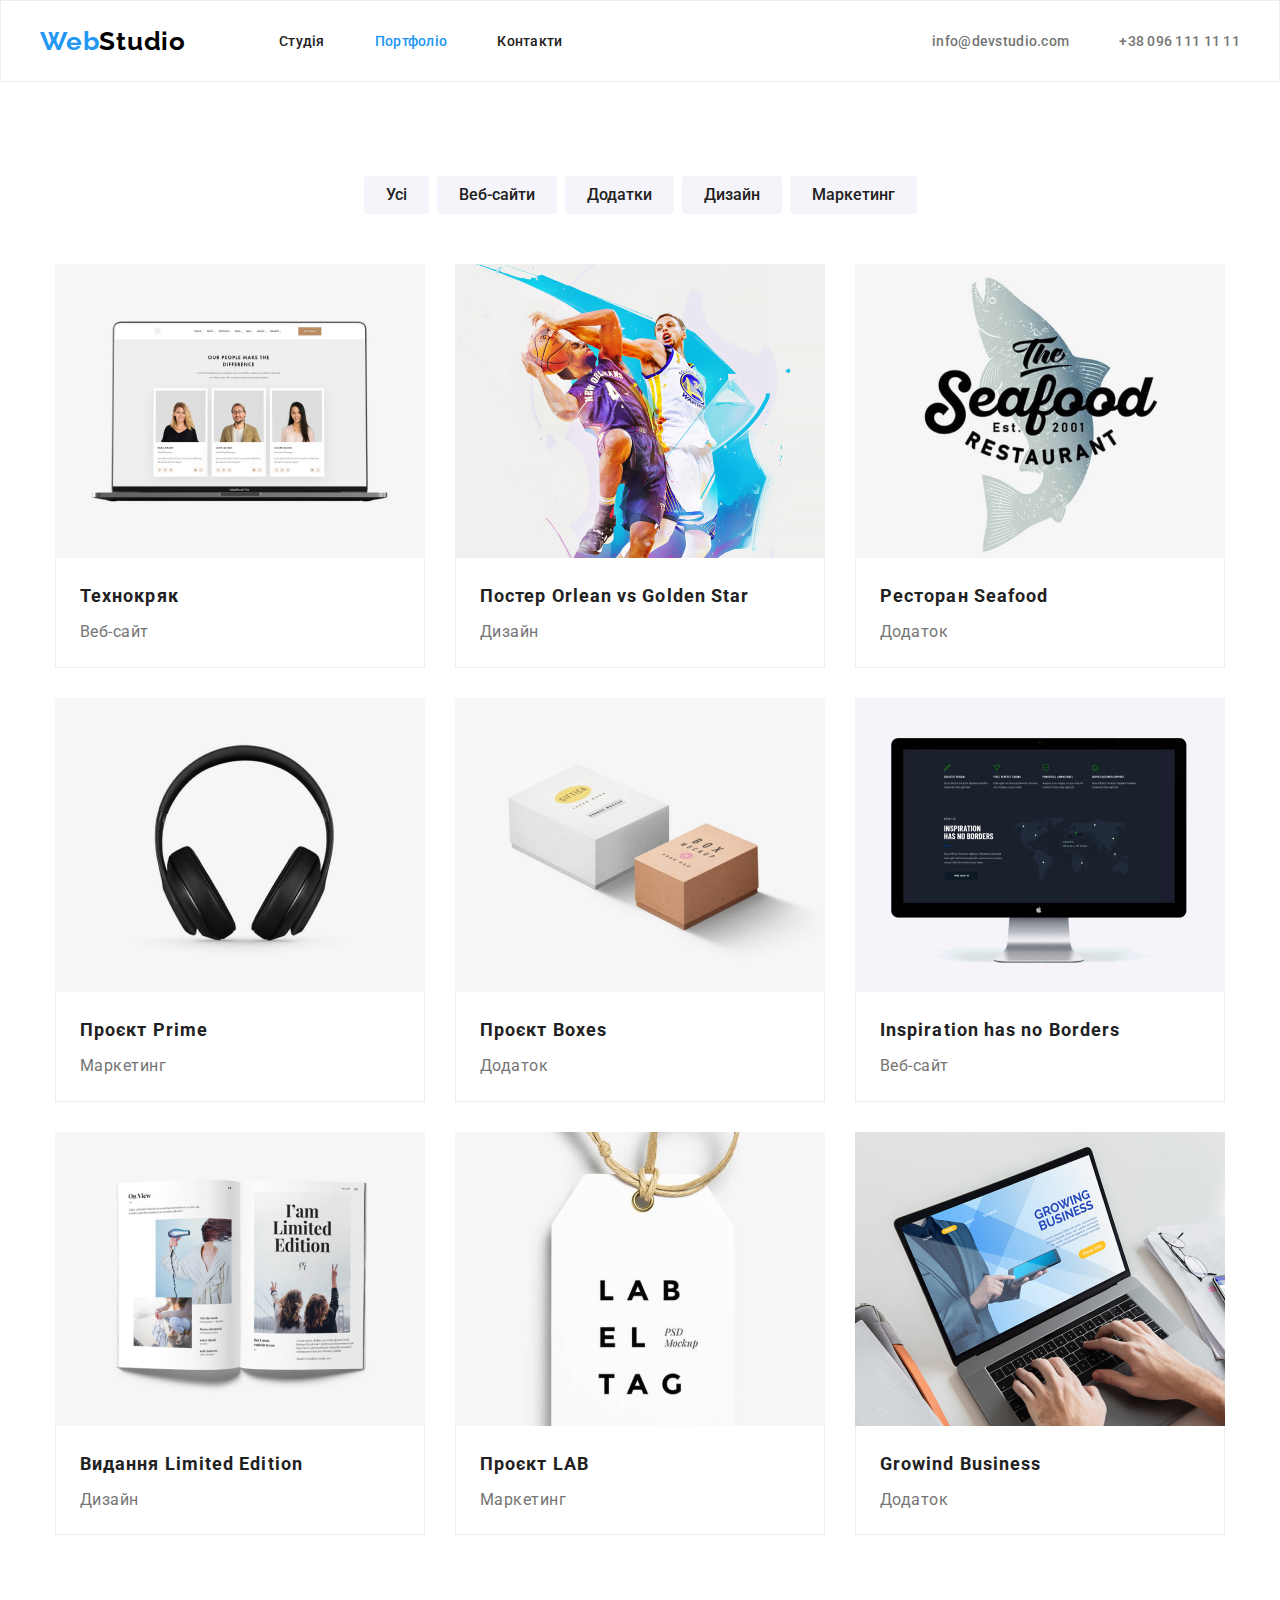
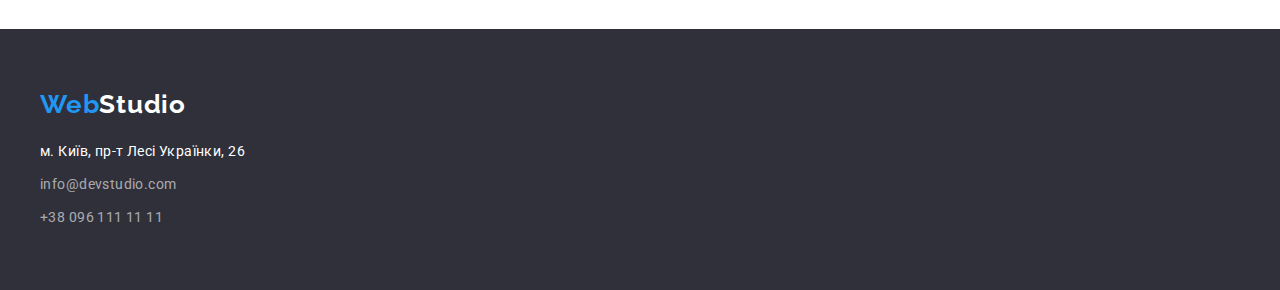
==== portfolio.html @ a10d0b43 "Клонує новий репозиторій" ====
<!DOCTYPE html>
<html lang="uk">
  <head>
    <meta charset="UTF-8">
    <meta http-equiv="X-UA-Compatible" content="IE=edge">
    <meta name="viewport" content="width=device-width, initial-scale=1.0">
    <title>Портфоліо</title>
    <link rel="preconnect" href="https://fonts.googleapis.com">
    <link rel="preconnect" href="https://fonts.gstatic.com" crossorigin>
    <link
      href="https://fonts.googleapis.com/css2?family=Raleway:wght@700&family=Roboto:wght@400;500;700;900&display=swap"
      rel="stylesheet">
    <link rel="stylesheet" href="./styles/styles.css">
  </head>
  <body>
    <!-- Header -->
    <header class="header">
      <!--Меню-->
      <div class="container total-menu">
        <nav class="menu">
          <a class="name-header" href="./index.html" lang="en"
            ><span class="name-title">Web</span>Studio</a
          >
          <ul class="menu-list">
            <li class="menu-item"><a href="./index.html" class="link">Студія</a></li>
            <li class="menu-item">
              <a href="./portfolio.html" class="link current-text">Портфоліо</a>
            </li>
            <li class="menu-item"><a href="#" class="link">Контакти</a></li>
          </ul>
        </nav>
        <!--Лінки зв'язку-->
        <ul class="menu-contacts">
          <li class="contact-mail">
            <a href="mailto:info@devstudio.com" class="contacts-mail">info@devstudio.com</a>
          </li>
          <li class="contact-tel">
            <a href="tel:+380961111111" class="contacts-tel">+38 096 111 11 11</a>
          </li>
        </ul>
      </div>
    </header>
    <!--Main-->
    <main>
      <section class="portfolio">
        <div class="container">
          <ul class="portfolio-list">
            <li class="portfolio-item"><button class="portf-button" type="button">Усі</button></li>
            <li class="portfolio-item">
              <button class="portf-button" type="button">Веб-сайти</button>
            </li>
            <li class="portfolio-item">
              <button class="portf-button" type="button">Додатки</button>
            </li>
            <li class="portfolio-item">
              <button class="portf-button" type="button">Дизайн</button>
            </li>
            <li class="portfolio-item">
              <button class="portf-button" type="button">Маркетинг</button>
            </li>
          </ul>
          <h1 class="visually-hidden">Портфоліо з фотографіями</h1>
          <ul class="photo-list">
            <li class="photo-img">
              <img class="portfolio-img" src="./images/img8.jpg" alt="Ноутбук" width="370" height="294">
              <div class="photo-item">
                <h2 class="photo-title">Технокряк</h2>
                <p class="photo-text"><span class="accent">Веб-сайт</span></p>
              </div>
            </li>
            <li class="photo-img">
              <img class="portfolio-img" src="./images/img9.jpg" alt="Баскетбол" width="370" height="294">
              <div class="photo-item">
                <h2 class="photo-title">Постер <span lang="en">Orlean vs Golden Star</span></h2>
                <p class="photo-text"><span class="accent">Дизайн</span></p>
              </div>
            </li>
            <li class="photo-img">
              <img class="portfolio-img" src="./images/img10.jpg" alt="Логотип" width="370" height="294">
              <div class="photo-item">
                <h2 class="photo-title">Ресторан <span lang="en">Seafood</span></h2>
                <p class="photo-text"><span class="accent">Додаток</span></p>
              </div>
            </li>
            <li class="photo-img">
              <img class="portfolio-img" src="./images/img11.jpg" alt="Навушники" width="370" height="294">
              <div class="photo-item">
                <h2 class="photo-title">Проєкт <span lang="en">Prime</span></h2>
                <p class="photo-text"><span class="accent">Маркетинг</span></p>
              </div>
            </li>
            <li class="photo-img">
              <img class="portfolio-img" src="./images/img12.jpg" alt="Упаковка з картону" width="370" height="294">
              <div class="photo-item">
                <h2 class="photo-title">Проєкт <span lang="en">Boxes</span></h2>
                <p class="photo-text"><span class="accent">Додаток</span></p>
              </div>
            </li>
            <li class="photo-img">
              <img class="portfolio-img" src="./images/img13.jpg" alt="Монітор" width="370" height="294">
              <div class="photo-item">
                <h2 class="photo-title" lang="en">Inspiration has no Borders</h2>
                <p class="photo-text"><span class="accent">Веб-сайт</span></p>
              </div>
            </li>
            <li class="photo-img">
              <img class="portfolio-img" src="./images/img14.jpg" alt="Журнал" width="370" height="294">
              <div class="photo-item">
                <h2 class="photo-title">Видання <span lang="en">Limited Edition</span></h2>
                <p class="photo-text"><span class="accent">Дизайн</span></p>
              </div>
            </li>
            <li class="photo-img">
              <img class="portfolio-img" src="./images/img15.jpg" alt="Бірка" width="370" height="294">
              <div class="photo-item">
                <h2 class="photo-title">Проєкт <span lang="en">LAB</span></h2>
                <p class="photo-text"><span class="accent">Маркетинг</span></p>
              </div>
            </li>
            <li class="photo-img">
              <img class="portfolio-img" src="./images/img16.jpg" alt="Робоче місце" width="370" height="294">
              <div class="photo-item">
                <h2 class="photo-title" lang="en">Growind Business</h2>
                <p class="photo-text"><span class="accent">Додаток</span></p>
              </div>
            </li>
          </ul>
        </div>
      </section>
    </main>
    <!--Footer-->
    <footer class="footer">
      <div class="container">
        <a class="name-footer" href="index.html" lang="en"
          ><span class="name-title">Web</span>Studio</a
        >
        <address>
          <ul class="address-list">
            <li class="address-item">
              <a
                href="https://goo.gl/maps/f6Jy9NrF3AqPm8kXA"
                target="_blank"
                rel="noopener noreferrer"
                >м. Київ, пр-т Лесі Українки, 26</a
              >
            </li>
            <li class="address-link">
              <a href="mailto:info@devstudio.com" class="contact-link">info@devstudio.com</a>
            </li>
            <li class="address-link">
              <a href="tel:+380961111111" class="contact-link">+38 096 111 11 11</a>
            </li>
          </ul>
        </address>
      </div>
    </footer>
  </body>
</html>
---- styles/styles.css ----
:root {
    --brand-color: #000;
    --primary-text-color: #212121;
    --secondary-text-color: #757575;
    --accent-text-color: #2196F3;
    --title-color: #FFFFFF;
    --background-color: #2F303A;
    --background-button: #2196F3;
    --background-portfolio: #F5F4FA;
    --background-color-main: #ffffff;
    --background-color-active: #188CE8;
}

body {
    font-family: 'Roboto', sans-serif;
    color: var(--primary-text-color);
    background: var(--background-color-main);
    margin: 0 auto;
 
    font-size: 14px;
}

.container {
    width: 1200px;
    padding-left: 15px;
    padding-right: 15px;
    margin: 0 auto;
    /* border: 1px solid #bb2020; */
}

/*_____________________Header__________________*/
.header {
    border-color: var(--background-color-main);
    border: 1px solid #ECECEC;
}

.name-header {
    display: inline-block;
    margin-right: 93px;
  
    font-family: 'Raleway';
    font-weight: 700;
    font-size: 26px;
    line-height: 1.19;
    /* identical to box height */
    letter-spacing: 0.03em;

    text-decoration: none;
    color: var(--brand-color);
}

.name-title,
.name-footer {
    color: var(--accent-text-color);
}

/*__________________Menu_____________________*/
.total-menu{
    display: flex;
    align-items: center;
}

.menu {
    display: flex;
    align-items: center;
}

.menu-list,
.menu-contacts {
    list-style: none;
    margin: 0;
}

.menu-list {
    padding-left: 0px;
   
    display: flex;
    justify-content: flex-start; 
    flex-direction: row;
    gap: 50px;
}

.menu-item {
    margin-left: 0px;
    /* padding-right: 50px; */
    
 }

.link {
    display: block;

    color: var(--primary-text-color);
    padding-top: 32px;
    padding-bottom: 32px;

    text-decoration: none;

    font-weight: 500;
    line-height: 16px;
    letter-spacing: 0.02em;

    color: var(--primary-text-color);
}

.current-text {
    color: var(--accent-text-color);
}

   /* Connection links */
.menu-contacts {
    display: flex;
    align-items: center;
    /* padding: 0; */
    padding-left: 0;
    margin-left: auto;
    gap: 50px;
}

.contacts-mail {
    line-height: 16px;
    letter-spacing: 0.02em;

    color: var(--secondary-text-color);
}

.contacts-tel {
    line-height: 16px;
    letter-spacing: 0.02em;

    color: var(--secondary-text-color);
}

.contacts-mail,
.contacts-tel {
    text-decoration: none;
    font-weight: 500;
}

.link:hover,
.link:focus,
.contacts-mail:hover,
.contacts-mail:focus,
.contacts-tel:hover,
.contacts-tel:focus {
    color: var(--accent-text-color);
}

 /*___________________Hero____________________*/
.hero {
    padding-top: 200px;
    padding-bottom: 200px;
    /* padding-left: 452px; */
    background-color: var(--background-color);
}

.hero-title {
    margin: auto auto 30px auto;
    width: 696px;
    font-weight: 900;
    font-size: 44px;
    line-height: 1.36;
    /* or 136% */
    text-align: center;
    letter-spacing: 0.06em;
    text-transform: uppercase;
    color: var(--title-color);
}

    /* Button */
.hero-button {
    width: 216px;
    height: 50px;
    margin: 0 auto;
    display: flex;
    align-items: center;
    text-align: center;
    font-weight: 700;
    font-size: 16px;
    line-height: 1.8;
    cursor: pointer;
    color: var(--title-color);
    background-color: var(--background-button);
    box-shadow: 0px 4px 4px rgba(0, 0, 0, 0.15);
    border-radius: 4px;
    border: none;
    justify-content: center;
}

.hero button[type="button"]:hover,
.hero button[type="button"]:focus {
    color: var(--title-color);
    background-color: var(--background-color-active);
}

/* ___________________Describe_________________________ */

.describe {
    padding-top: 94px;
    padding-bottom: 94px;
}

.visually-hidden {
    position: absolute;
    white-space: nowrap;
    width: 1px; 
    height: 1px;
    overflow: hidden;
    border: 0;
    padding: 0;
    clip: rect(0 0 0 0);
    clip-path: inset(50%);
    margin: -1px; }

.describe-list {
    margin: 0 auto;
    padding-left: 0;
    display: flex;
    list-style: none;
    gap: 30px;
}

.describe-article {
    margin-top: 0;
    margin-bottom: 10px;

    font-weight: 700;
    font-size: 14px;
    line-height: 1.14;
    letter-spacing: 0.03em;
    text-transform: uppercase;
    color: var(--primary-text-color);
}

.describe-text {
    margin: 0;

    width: 270px;
    height: 72px;

    font-size: 14px;
    line-height: 1.5;
    /* or 171% */

    letter-spacing: 0.03em;
    color: var(--secondary-text-color);
}

/*__________________Our business______________*/

.our-business {
    padding-bottom: 94px;
}

.our-business-title {
    margin-bottom: 50px;
    margin-top: 0;

    display: flex;
    justify-content: center;
    font-size: 32px;
    line-height: 1.3;
    text-align: center;
    letter-spacing: 0.03em;
    color: var(--primary-text-color);
}

.our-business-list {
    display: flex;
    margin: 0;
    padding-left: 0;

    justify-content: center;
    gap: 30px;
}

.our-business-item {
    list-style: none;
}

/* __________________Our command________________ */
.our-command {
    padding-top: 94px;
    padding-bottom: 94px;

    background-color: var(--background-portfolio);
}

.our-command-title {
    margin-bottom: 50px;
    margin-top: 0;

    font-size: 32px;
    line-height: 1.3;
    text-align: center;
    letter-spacing: 0.03em;
    color: var(--primary-text-color);
}

.our-command-list {
    display: flex;
    justify-content: center;
    margin: 0;
    padding-left: 0;
    gap: 30px;
    list-style: none;
}

.our-command-item {
    background-color: var(--background-color-main);
/* material shadow v1 */
    box-shadow: 0px 1px 3px rgba(0, 0, 0, 0.12), 0px 1px 1px rgba(0, 0, 0, 0.14), 0px 2px 1px rgba(0, 0, 0, 0.2);
    border-radius: 0px 0px 4px 4px;
}

.pic-worker {
    padding: 30px 0;
}

.our-name {
    margin: 0;
    font-weight: 500;
    font-size: 16px;
    line-height: 1.18;
/* identical to box height */
    text-align: center;
    letter-spacing: 0.03em;
    color: var(--primary-text-color);
    display: flex;
    justify-content: center;
}

.our-job{
    margin-top: 10px;
    margin-bottom: 0;

    font-size: 16px;
    line-height: 1.18;
/* identical to box height */
    text-align: center;
    letter-spacing: 0.03em;
    color:var(--secondary-text-color);
    display: flex;
    justify-content: center;
}

/*__________________Footer__________________________*/
.footer {
    padding: 60px 0;
    background-color: var(--background-color);
}

.name-footer {
    font-family: 'Raleway';
    font-weight: 700;
    font-size: 26px;
    line-height: 1.19;
 /* identical to box height */
    letter-spacing: 0.03em;
    text-decoration: none;
    color: var(--title-color);
}

.address-list {
    margin-top: 20px;
    margin-bottom: 0;

    padding-left: 0px;
    list-style: none;
    font-style: normal;
    text-decoration:none;
}

.contact-link:hover,
.contact-link:focus {
    color: var(--accent-text-color);
}

.address-list a[href="https://goo.gl/maps/f6Jy9NrF3AqPm8kXA"] {
    font-weight: 400;
    font-size: 14px;
    line-height: 1.71;
    /* or 171% */
    letter-spacing: 0.03em;

    text-decoration:none;
    color: var(--title-color);
}

.address-link {
    margin-top: 9px;
}

.contact-link {
    font-weight: 400;
    font-size: 14px;
    line-height: 1.71;
    /* or 171% */
    letter-spacing: 0.03em;
    color: rgba(255, 255, 255, 0.6);
    text-decoration:none;
}

.address-item:hover,
.address-item:focus {
    color: var(--accent-text-color);
}

/*========================Portfolio==========================*/

.portfolio {
    padding-top: 94px;
    padding-bottom: 94px;
}

.portfolio-list {
    margin: 0;
    padding-left: 0;
    list-style: none;
    display: flex;
    justify-content: center;
    gap: 8px;
}

.portf-button:hover,
.portf-button:focus {
    background-color: var(--accent-text-color);
    color: var(--title-color);
}

.portf-button {
    padding: 6px 22px;
    width: auto;
    height: 38px;
    border-radius: 4px;
    border: 0;
    cursor: pointer;
    font-family: 'Roboto';
    /* font-style: normal; */
    font-weight: 500;
    font-size: 16px;
    line-height: 1.6;
    /* identical to box height, or 162% */
    text-align: center;
    /* letter-spacing: 0.03em; */
    color: var(--primary-text-color);
    background-color: var(--background-portfolio);
}

.photo-list {
    margin-top: 50px;
    margin-bottom: 0;
    padding: 0;

    list-style: none;
    display: flex;
    flex-wrap: wrap;
    justify-content: center;

    gap: 30px;
}

.photo-img {
    background-color: var(--background-color-main);
}

.portfolio-img {
    display: block;
}

.photo-item {
    margin: 0;
    padding: 20px 24px;

    border: 1px solid #eeeeee;
    border-top: none;

}

.photo-title {
    margin-top: 0;
    margin-bottom: 4px;

    font-weight: 700;
    font-size: 18px;
    line-height: 2;
/* identical to box height, or 200% */
    letter-spacing: 0.06em;
    color: var(--primary-text-color);
}

.photo-text {
    margin: 0;
    font-weight: 400;
    font-size: 16px;
    line-height: 1.8;
/* identical to box height, or 188% */
    letter-spacing: 0.03em;
    color: var(--secondary-text-color);
}
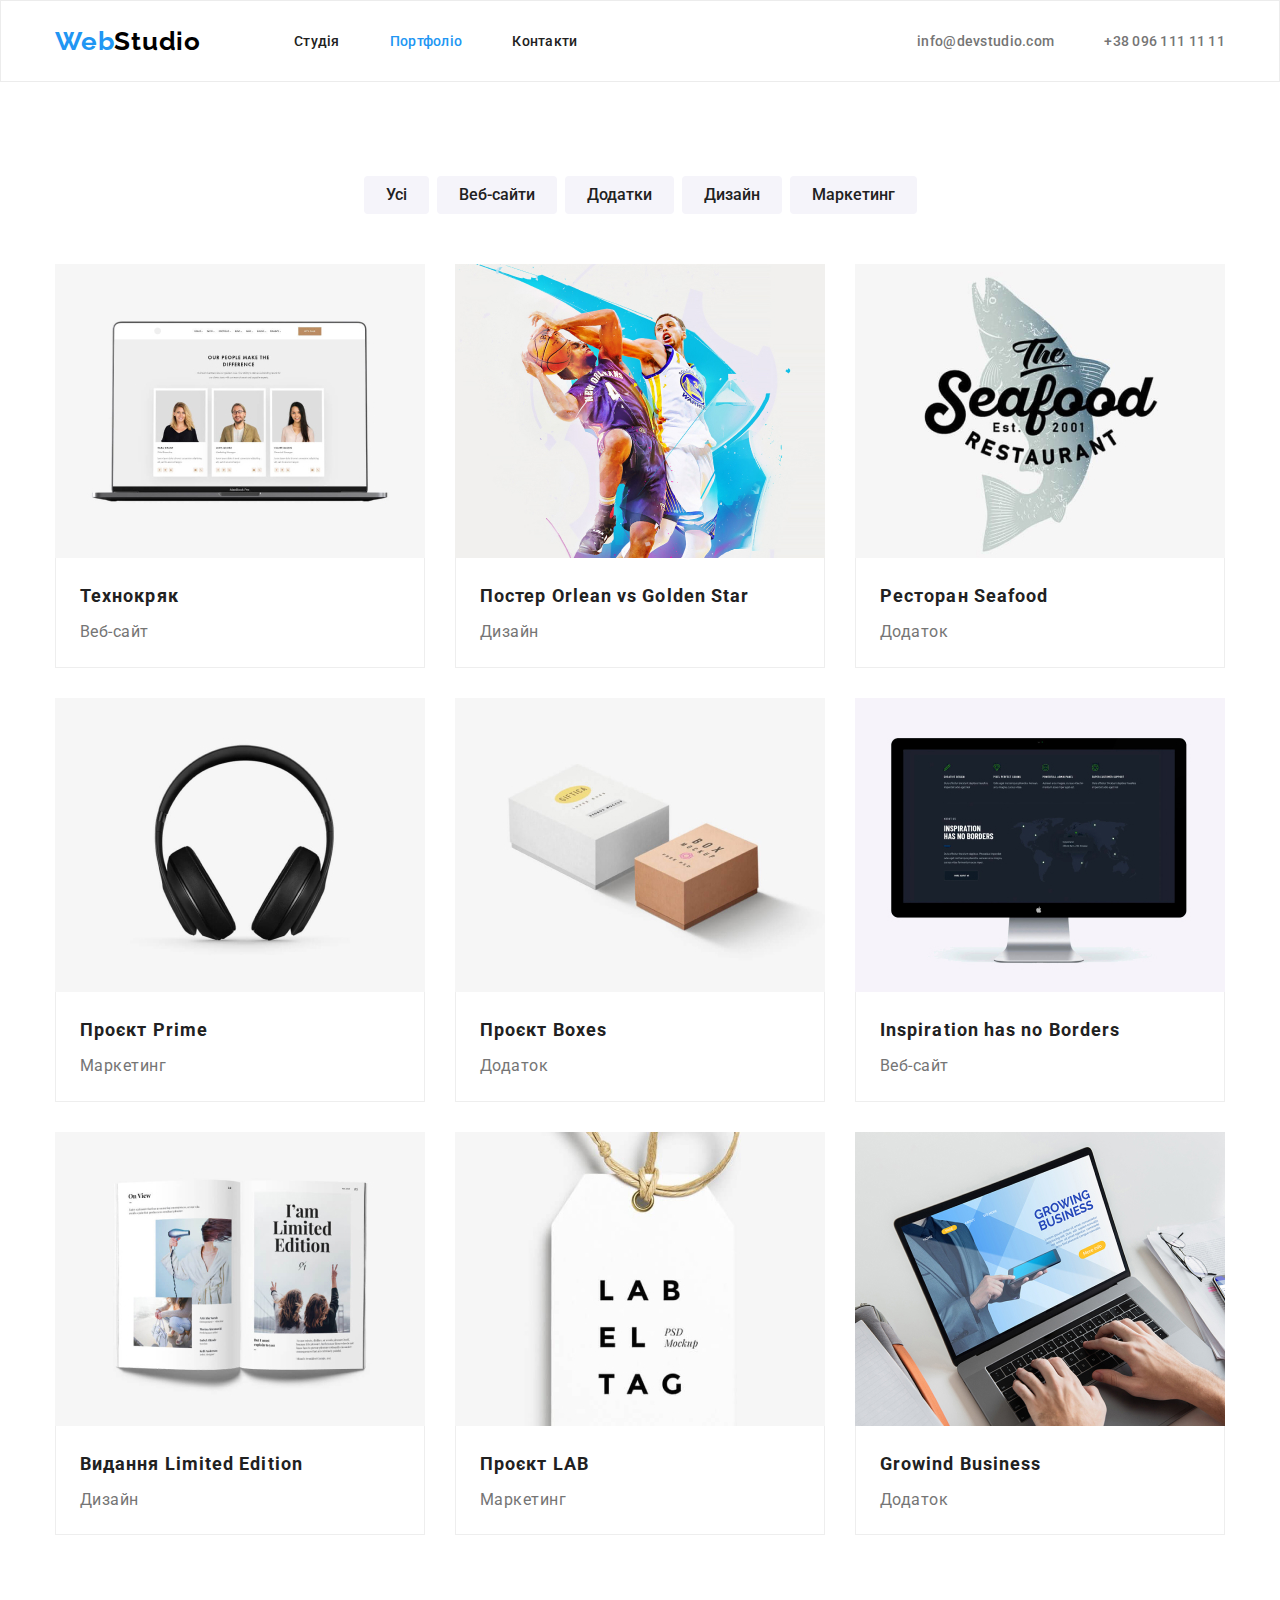
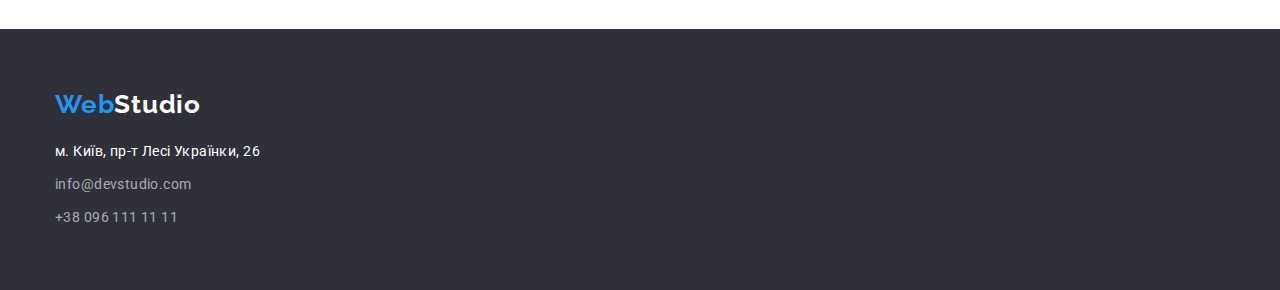
==== commit 895a66c3: "SVG" ====
--- a/portfolio.html
+++ b/portfolio.html
@@ -10,6 +10,7 @@
     <link
       href="https://fonts.googleapis.com/css2?family=Raleway:wght@700&family=Roboto:wght@400;500;700;900&display=swap"
       rel="stylesheet">
+    <link rel="stylesheet" href="https://cdnjs.cloudflare.com/ajax/libs/modern-normalize/1.1.0/modern-normalize.min.css">
     <link rel="stylesheet" href="./styles/styles.css">
   </head>
   <body>
--- a/styles/styles.css
+++ b/styles/styles.css
@@ -1,3 +1,7 @@
+html {
+    box-sizing: border-box;
+}
+
 :root {
     --brand-color: #000;
     --primary-text-color: #212121;
@@ -11,6 +15,12 @@
     --background-color-active: #188CE8;
 }
 
+img {
+    display: block;
+    max-width: 100%;
+    height: auto;
+  }
+
 body {
     font-family: 'Roboto', sans-serif;
     color: var(--primary-text-color);
@@ -136,6 +146,8 @@
     font-weight: 500;
 }
 
+.icon-mail:hover,
+.icon-mobil:focus,
 .link:hover,
 .link:focus,
 .contacts-mail:hover,
@@ -143,6 +155,12 @@
 .contacts-tel:hover,
 .contacts-tel:focus {
     color: var(--accent-text-color);
+}
+
+.icon-mail,
+.icon-mobil {
+    margin-right: 10px;
+    fill: #757575;
 }
 
  /*___________________Hero____________________*/
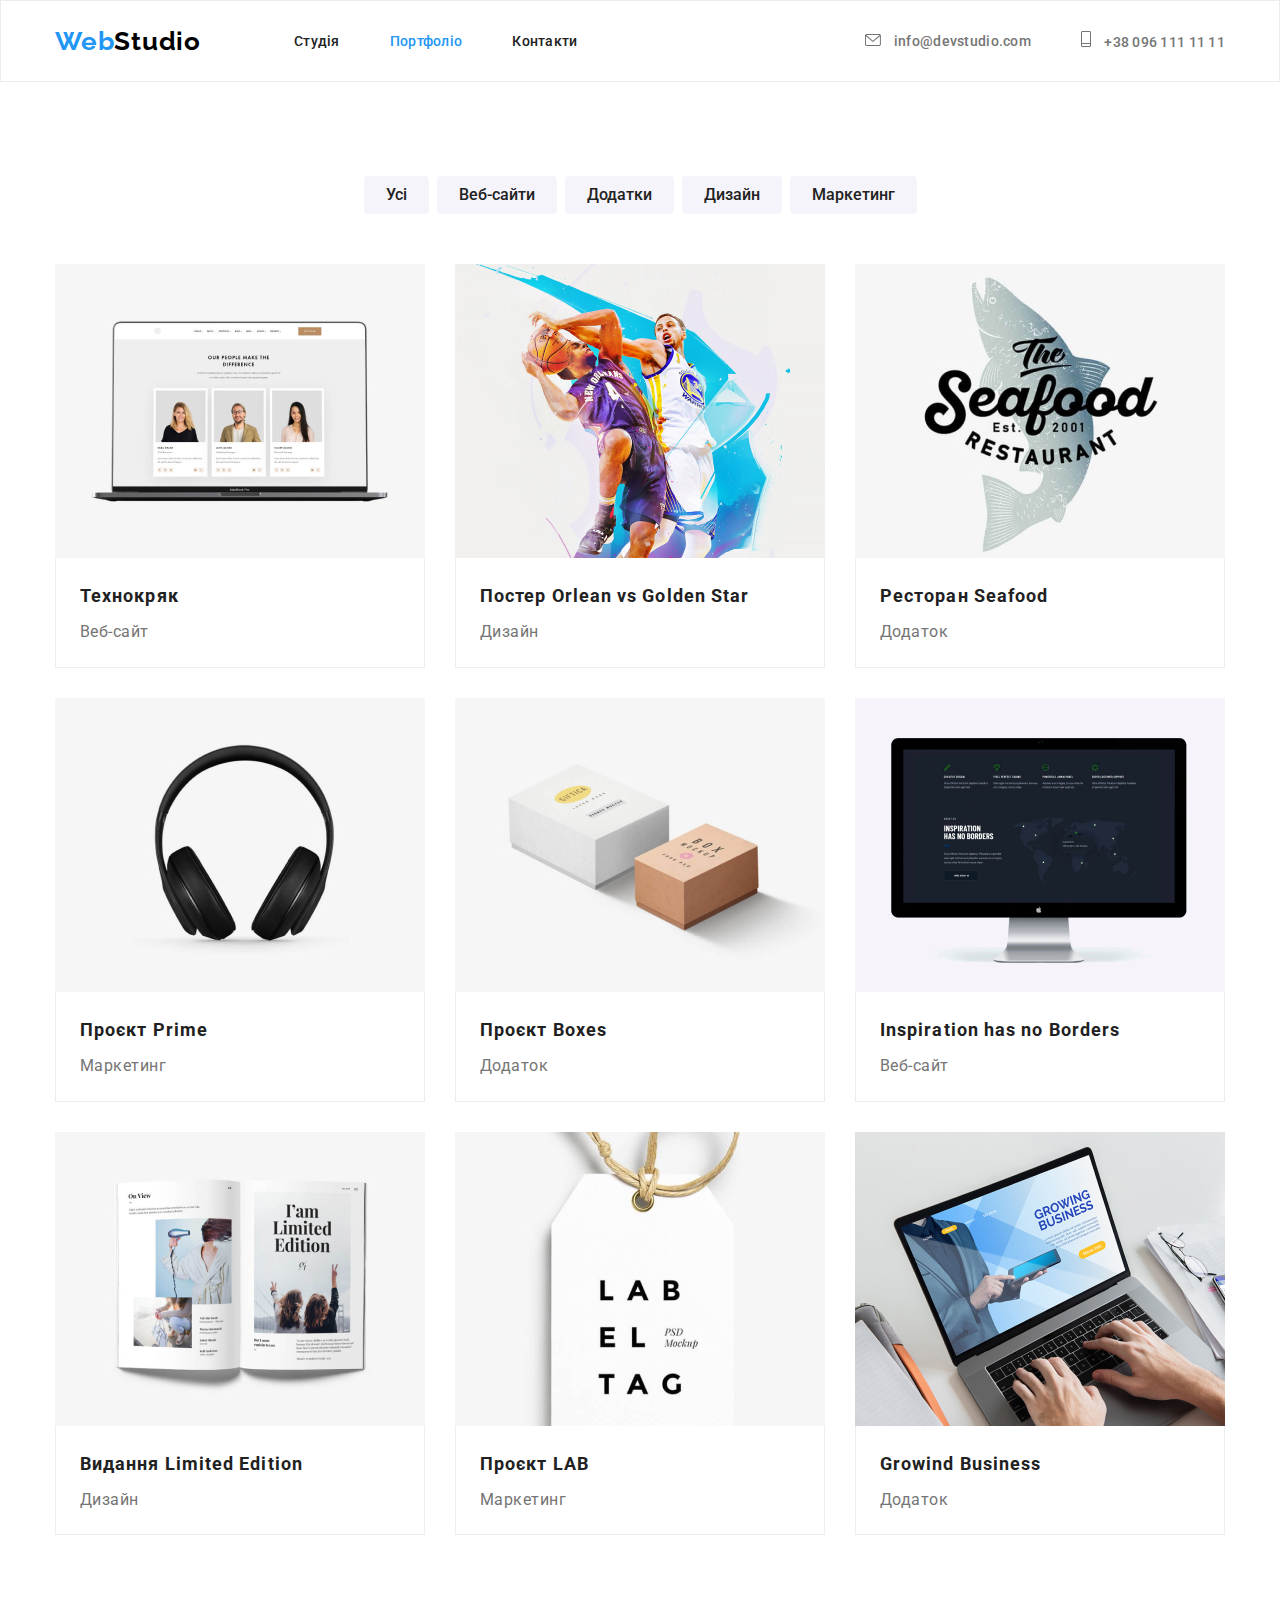
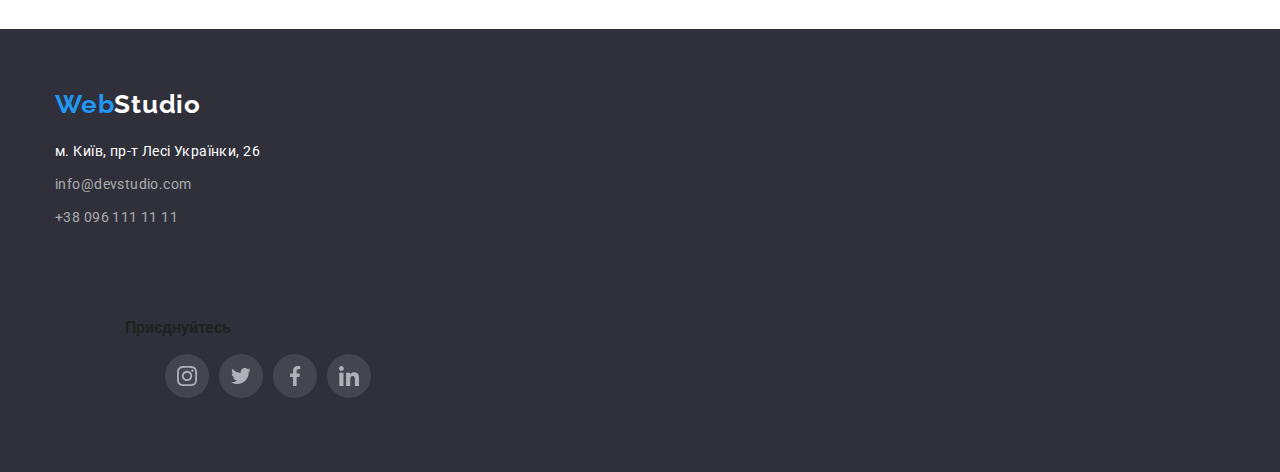
==== commit 9811d48c: "Add SVG icons" ====
--- a/portfolio.html
+++ b/portfolio.html
@@ -33,10 +33,20 @@
         <!--Лінки зв'язку-->
         <ul class="menu-contacts">
           <li class="contact-mail">
-            <a href="mailto:info@devstudio.com" class="contacts-mail">info@devstudio.com</a>
+            <a href="mailto:info@devstudio.com" class="contacts-mail">
+              <svg class="icon-mail" width="16px" height="12px">
+                <use href="./images/svg/symbol-defs.svg#icon-mail"></use>
+              </svg>
+              <span>info@devstudio.com</span>
+            </a>
           </li>
           <li class="contact-tel">
-            <a href="tel:+380961111111" class="contacts-tel">+38 096 111 11 11</a>
+            <a href="tel:+380961111111" class="contacts-tel">
+              <svg class="icon-mobil" width="10px" height="16px">
+                <use href="./images/svg/symbol-defs.svg#icon-mobil"></use>
+              </svg>
+              <span>+38 096 111 11 11</span>
+            </a>
           </li>
         </ul>
       </div>
@@ -66,63 +76,63 @@
               <img class="portfolio-img" src="./images/img8.jpg" alt="Ноутбук" width="370" height="294">
               <div class="photo-item">
                 <h2 class="photo-title">Технокряк</h2>
-                <p class="photo-text"><span class="accent">Веб-сайт</span></p>
+                <p class="photo-text">Веб-сайт</p>
               </div>
             </li>
             <li class="photo-img">
               <img class="portfolio-img" src="./images/img9.jpg" alt="Баскетбол" width="370" height="294">
               <div class="photo-item">
                 <h2 class="photo-title">Постер <span lang="en">Orlean vs Golden Star</span></h2>
-                <p class="photo-text"><span class="accent">Дизайн</span></p>
+                <p class="photo-text">Дизайн</p>
               </div>
             </li>
             <li class="photo-img">
               <img class="portfolio-img" src="./images/img10.jpg" alt="Логотип" width="370" height="294">
               <div class="photo-item">
                 <h2 class="photo-title">Ресторан <span lang="en">Seafood</span></h2>
-                <p class="photo-text"><span class="accent">Додаток</span></p>
+                <p class="photo-text">Додаток</p>
               </div>
             </li>
             <li class="photo-img">
               <img class="portfolio-img" src="./images/img11.jpg" alt="Навушники" width="370" height="294">
               <div class="photo-item">
                 <h2 class="photo-title">Проєкт <span lang="en">Prime</span></h2>
-                <p class="photo-text"><span class="accent">Маркетинг</span></p>
+                <p class="photo-text">Маркетинг</p>
               </div>
             </li>
             <li class="photo-img">
               <img class="portfolio-img" src="./images/img12.jpg" alt="Упаковка з картону" width="370" height="294">
               <div class="photo-item">
                 <h2 class="photo-title">Проєкт <span lang="en">Boxes</span></h2>
-                <p class="photo-text"><span class="accent">Додаток</span></p>
+                <p class="photo-text">Додаток</p>
               </div>
             </li>
             <li class="photo-img">
               <img class="portfolio-img" src="./images/img13.jpg" alt="Монітор" width="370" height="294">
               <div class="photo-item">
                 <h2 class="photo-title" lang="en">Inspiration has no Borders</h2>
-                <p class="photo-text"><span class="accent">Веб-сайт</span></p>
+                <p class="photo-text">Веб-сайт</p>
               </div>
             </li>
             <li class="photo-img">
               <img class="portfolio-img" src="./images/img14.jpg" alt="Журнал" width="370" height="294">
               <div class="photo-item">
                 <h2 class="photo-title">Видання <span lang="en">Limited Edition</span></h2>
-                <p class="photo-text"><span class="accent">Дизайн</span></p>
+                <p class="photo-text">Дизайн</p>
               </div>
             </li>
             <li class="photo-img">
               <img class="portfolio-img" src="./images/img15.jpg" alt="Бірка" width="370" height="294">
               <div class="photo-item">
                 <h2 class="photo-title">Проєкт <span lang="en">LAB</span></h2>
-                <p class="photo-text"><span class="accent">Маркетинг</span></p>
+                <p class="photo-text">Маркетинг</p>
               </div>
             </li>
             <li class="photo-img">
               <img class="portfolio-img" src="./images/img16.jpg" alt="Робоче місце" width="370" height="294">
               <div class="photo-item">
                 <h2 class="photo-title" lang="en">Growind Business</h2>
-                <p class="photo-text"><span class="accent">Додаток</span></p>
+                <p class="photo-text">Додаток</p>
               </div>
             </li>
           </ul>
@@ -153,7 +163,40 @@
             </li>
           </ul>
         </address>
+        <div class="footer-social-link">
+          <h3 class="social-title">Приєднуйтесь</h3>
+          <ul class="social-list-dark">
+              <li class="item social-item">
+                  <a href="" class="social-link-dark">
+                      <svg class="icon-instagram" width="20px" height="20px">
+                          <use href="./images/svg/symbol-defs.svg#icon-instagram"></use>
+                      </svg>
+                  </a>
+              </li>
+              <li class="social-item">
+                  <a href="" class="social-link-dark">
+                      <svg class="icon-tweeter" width="20px" height="20px">
+                          <use href="./images/svg/symbol-defs.svg#icon-tweeter"></use>
+                      </svg>
+                  </a>
+              </li>
+              <li class="social-item">
+                  <a href="" class="social-link-dark">
+                      <svg class="icon-facebook" width="20px" height="20px">
+                          <use href="./images/svg/symbol-defs.svg#icon-facebook"></use>
+                      </svg>
+                  </a>
+              </li>
+              <li class="social-item">
+                  <a href="" class="social-link-dark">
+                      <svg class="icon-linkedin" width="20px" height="20px">
+                          <use href="./images/svg/symbol-defs.svg#icon-linkedin"></use>
+                      </svg>
+                  </a>
+              </li>
+          </ul>
+      </div>
       </div>
     </footer>
   </body>
-</html>
+</html>--- a/styles/styles.css
+++ b/styles/styles.css
@@ -40,7 +40,6 @@
 
 /*_____________________Header__________________*/
 .header {
-    border-color: var(--background-color-main);
     border: 1px solid #ECECEC;
 }
 
@@ -237,6 +236,16 @@
     gap: 30px;
 }
 
+.describe-ikon {
+    display: flex;
+    height: 120px;
+    justify-content: center;
+    align-items: center;
+    background-color: #f5f4fa;
+    border-radius: 4px;
+    margin-bottom: 30px;
+}
+
 .describe-article {
     margin-top: 0;
     margin-bottom: 10px;
@@ -252,13 +261,9 @@
 .describe-text {
     margin: 0;
 
-    width: 270px;
-    height: 72px;
-
     font-size: 14px;
     line-height: 1.5;
     /* or 171% */
-
     letter-spacing: 0.03em;
     color: var(--secondary-text-color);
 }
@@ -273,8 +278,6 @@
     margin-bottom: 50px;
     margin-top: 0;
 
-    display: flex;
-    justify-content: center;
     font-size: 32px;
     line-height: 1.3;
     text-align: center;
@@ -343,8 +346,7 @@
     text-align: center;
     letter-spacing: 0.03em;
     color: var(--primary-text-color);
-    display: flex;
-    justify-content: center;
+
 }
 
 .our-job{
@@ -357,9 +359,80 @@
     text-align: center;
     letter-spacing: 0.03em;
     color:var(--secondary-text-color);
-    display: flex;
-    justify-content: center;
-}
+}
+
+.social-list-light {
+    display: flex;
+    justify-content: space-between;
+    padding-bottom: 30px;
+    padding-left: 32px;
+    padding-right: 32px;
+
+    list-style-type: none;
+  }
+  
+  .social-link-light {
+    display: flex;
+    justify-content: center;
+    align-items: center;
+    width: 44px;
+    height: 44px;
+    border-radius: 50%;
+    fill: #afb1b8;
+  }
+  .social-link-light:hover,
+  .social-link-light:focus {
+    background-color: var(--accent-color);
+  }
+  .social-link-light:hover .ikon-instagram,
+  .social-link-light:hover .ikon-twitter,
+  .social-link-light:hover .ikon-facebook,
+  .social-link-light:hover .ikon-linkedin,
+  .social-link-light:focus .ikon-instagram,
+  .social-link-light:focus .ikon-twitter,
+  .social-link-light:focus .ikon-facebook,
+  .social-link-light:focus .ikon-linkedin {
+    fill: #ffffff;
+  }
+
+/*===========================CLIENTS=========================*/
+.client .title {
+    margin-bottom: 50px;
+  
+    font-weight: bold;
+    font-size: 36px;
+    line-height: 1.17;
+    text-align: center;
+    letter-spacing: 0.03em;
+  
+    color: #212121;
+  }
+  .client-list {
+    display: flex;
+    justify-content: space-between;
+  }
+  .client-item {
+    display: flex;
+  }
+  .client-link {
+    display: flex;
+    justify-content: center;
+    align-items: center;
+    width: 170px;
+    height: 92px;
+    fill: #afb1b8;
+    border: 1px solid #afb1b8;
+    box-sizing: border-box;
+    border-radius: 4px;
+  }
+  .client-link:hover,
+  .client-link:focus {
+    border-color: var(--accent-color);
+  }
+  .client-link:hover .ikon-client,
+  .client-link:focus .ikon-client {
+    fill: var(--accent-color);
+  }
 
 /*__________________Footer__________________________*/
 .footer {
@@ -422,6 +495,43 @@
 .address-item:focus {
     color: var(--accent-text-color);
 }
+
+.social-list-dark {
+    display: flex;
+
+    list-style-type: none;
+  }
+  .social-list-dark .social-item:not(:last-child) {
+    margin-right: 10px;
+  }
+  .footer-social-link {
+    padding-top: 72px;
+    margin-left: 70px;
+  }
+  .footer-social-link .title {
+    margin-bottom: 20px;
+    font-weight: bold;
+    font-size: 14px;
+    line-height: 16px;
+    letter-spacing: 0.03em;
+    text-transform: uppercase;
+    color: #ffffff;
+  }
+  
+  .social-link-dark {
+    display: flex;
+    justify-content: center;
+    align-items: center;
+    width: 44px;
+    height: 44px;
+    border-radius: 50%;
+    background: rgba(255, 255, 255, 0.1);
+    fill: #ffffff;
+  }
+  .social-link-dark:hover,
+  .social-link-dark:focus {
+    background-color: var(--accent-color);
+  }
 
 /*========================Portfolio==========================*/
 
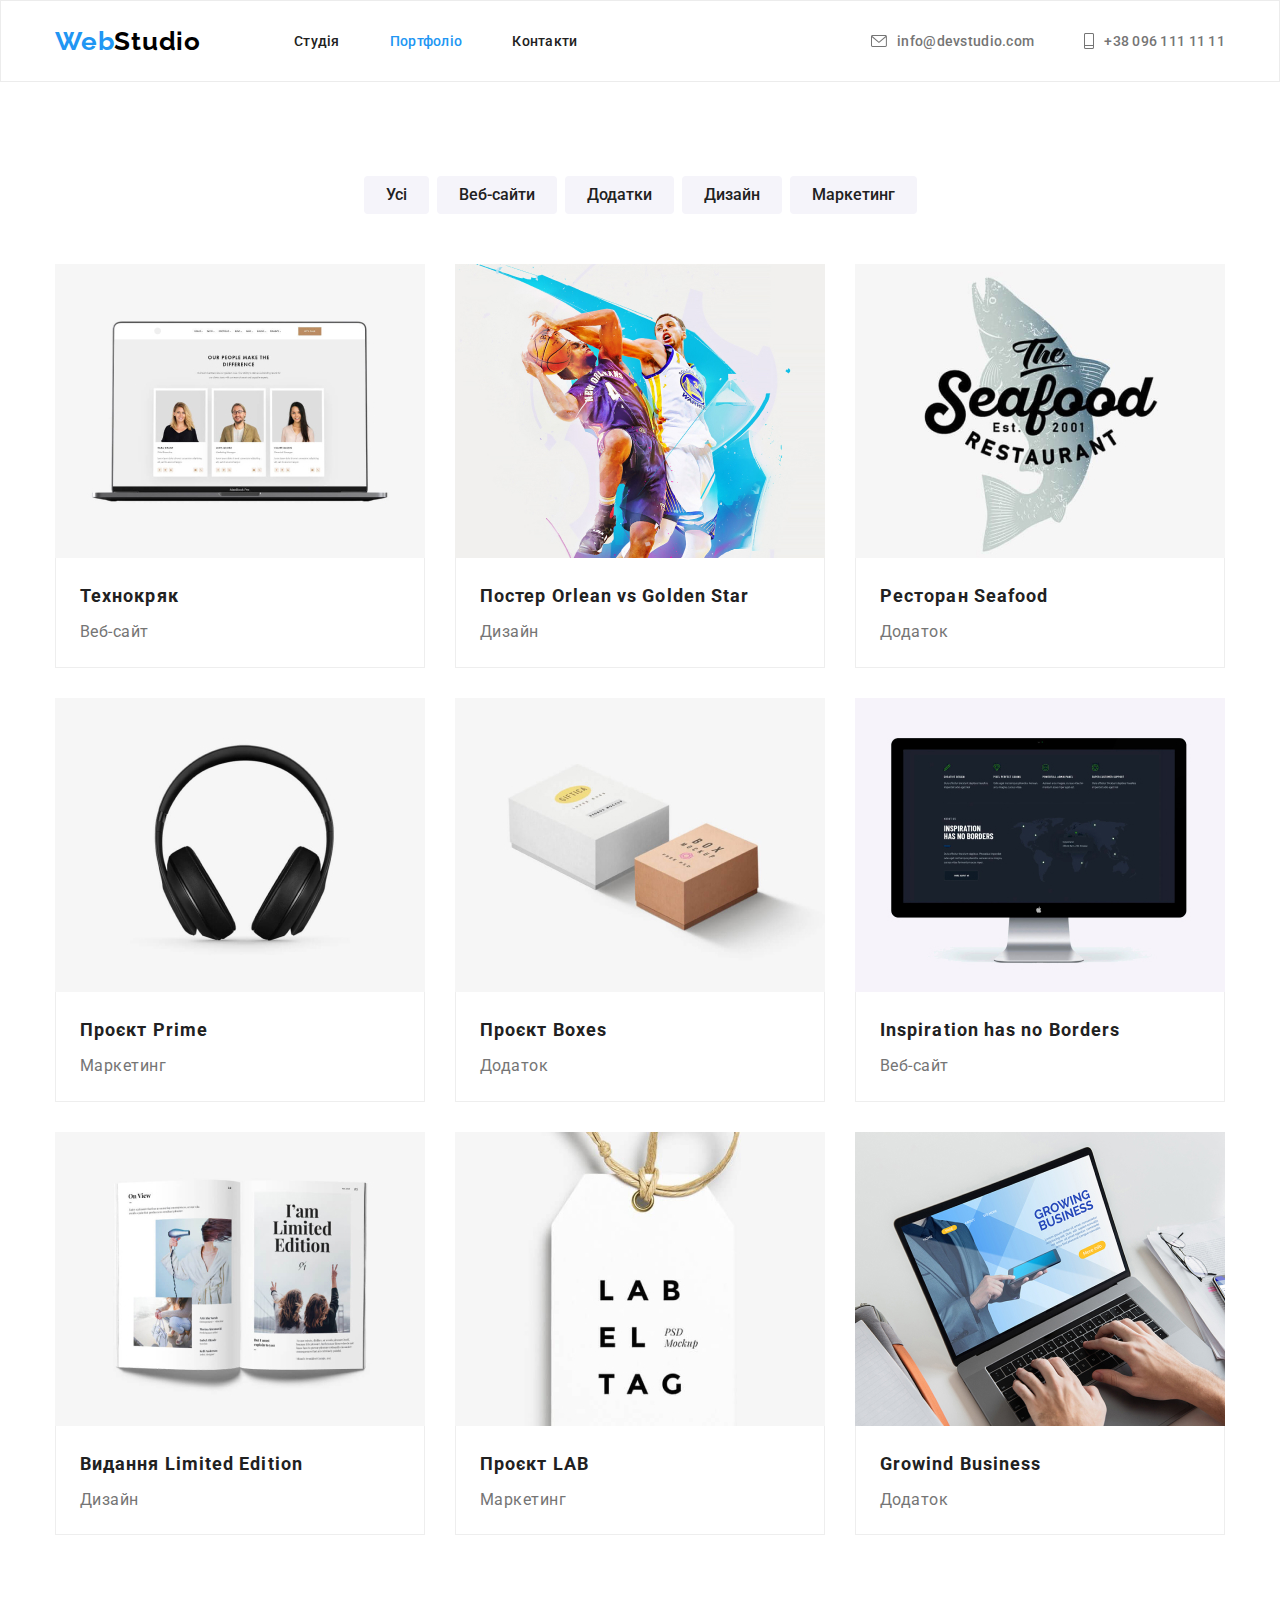
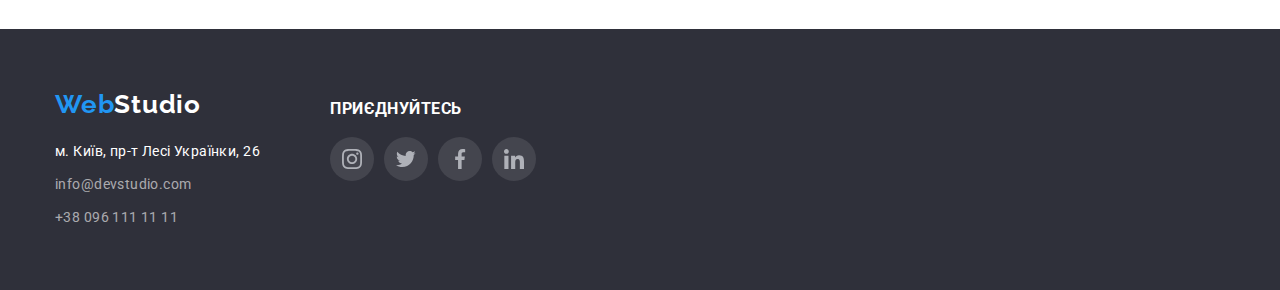
==== commit 073272b6: "Add new elements" ====
--- a/portfolio.html
+++ b/portfolio.html
@@ -24,31 +24,31 @@
           >
           <ul class="menu-list">
             <li class="menu-item"><a href="./index.html" class="link">Студія</a></li>
-            <li class="menu-item">
-              <a href="./portfolio.html" class="link current-text">Портфоліо</a>
-            </li>
+            <li class="menu-item"><a href="./portfolio.html" class="link current-text">Портфоліо</a></li>
             <li class="menu-item"><a href="#" class="link">Контакти</a></li>
           </ul>
         </nav>
         <!--Лінки зв'язку-->
-        <ul class="menu-contacts">
-          <li class="contact-mail">
-            <a href="mailto:info@devstudio.com" class="contacts-mail">
-              <svg class="icon-mail" width="16px" height="12px">
-                <use href="./images/svg/symbol-defs.svg#icon-mail"></use>
-              </svg>
-              <span>info@devstudio.com</span>
-            </a>
-          </li>
-          <li class="contact-tel">
-            <a href="tel:+380961111111" class="contacts-tel">
-              <svg class="icon-mobil" width="10px" height="16px">
-                <use href="./images/svg/symbol-defs.svg#icon-mobil"></use>
-              </svg>
-              <span>+38 096 111 11 11</span>
-            </a>
-          </li>
-        </ul>
+        <div class="header-contacts">
+          <ul class="contacts-menu">
+            <li class="contacts-item">
+              <a href="mailto:info@devstudio.com" class="contacts-link">
+                <svg class="icon-mail" width="16px" height="12px">
+                  <use href="./images/svg/symbol-defs.svg#icon-mail"></use>
+                </svg>
+                <span>info@devstudio.com</span>
+              </a>
+            </li>
+            <li class="contacts-item">
+              <a href="tel:+380961111111" class="contacts-link">
+                <svg class="icon-mobil" width="10px" height="16px">
+                  <use href="./images/svg/symbol-defs.svg#icon-mobil"></use>
+                </svg>
+                <span>+38 096 111 11 11</span>
+              </a>
+            </li>
+          </ul>
+        </div>
       </div>
     </header>
     <!--Main-->
@@ -142,27 +142,30 @@
     <!--Footer-->
     <footer class="footer">
       <div class="container">
-        <a class="name-footer" href="index.html" lang="en"
-          ><span class="name-title">Web</span>Studio</a
-        >
-        <address>
-          <ul class="address-list">
-            <li class="address-item">
-              <a
-                href="https://goo.gl/maps/f6Jy9NrF3AqPm8kXA"
-                target="_blank"
-                rel="noopener noreferrer"
-                >м. Київ, пр-т Лесі Українки, 26</a
-              >
-            </li>
-            <li class="address-link">
-              <a href="mailto:info@devstudio.com" class="contact-link">info@devstudio.com</a>
-            </li>
-            <li class="address-link">
-              <a href="tel:+380961111111" class="contact-link">+38 096 111 11 11</a>
-            </li>
-          </ul>
-        </address>
+        <div class="footer-content">
+          <a class="name-footer" href="index.html" lang="en"
+            ><span class="name-title">Web</span>Studio</a
+          >
+          <address>
+            <ul class="address-list">
+              <li class="address-item">
+                <a
+                  href="https://goo.gl/maps/f6Jy9NrF3AqPm8kXA"
+                  target="_blank"
+                  rel="noopener noreferrer"
+                  >м. Київ, пр-т Лесі Українки, 26</a
+                >
+              </li>
+              <li class="address-link">
+                <a href="mailto:info@devstudio.com" class="contact-link">info@devstudio.com</a>
+              </li>
+              <li class="address-link">
+                <a href="tel:+380961111111" class="contact-link">+38 096 111 11 11</a>
+              </li>
+            </ul>
+          </address>
+        </div>
+        <!--Соцмережі-->
         <div class="footer-social-link">
           <h3 class="social-title">Приєднуйтесь</h3>
           <ul class="social-list-dark">
--- a/styles/styles.css
+++ b/styles/styles.css
@@ -15,20 +15,20 @@
     --background-color-active: #188CE8;
 }
 
+body {
+    font-family: 'Roboto', sans-serif;
+    color: var(--primary-text-color);
+    background: var(--background-color-main);
+    margin: 0 auto;
+ 
+    font-size: 14px;
+}
+
 img {
     display: block;
     max-width: 100%;
     height: auto;
   }
-
-body {
-    font-family: 'Roboto', sans-serif;
-    color: var(--primary-text-color);
-    background: var(--background-color-main);
-    margin: 0 auto;
- 
-    font-size: 14px;
-}
 
 .container {
     width: 1200px;
@@ -37,6 +37,11 @@
     margin: 0 auto;
     /* border: 1px solid #bb2020; */
 }
+
+.section {
+    padding-top: 94px;
+    padding-bottom: 94px;
+  }
 
 /*_____________________Header__________________*/
 .header {
@@ -116,50 +121,48 @@
 }
 
    /* Connection links */
-.menu-contacts {
-    display: flex;
-    align-items: center;
-    /* padding: 0; */
-    padding-left: 0;
+.header-contacts {
     margin-left: auto;
+  }
+
+.contacts-menu {
+    display: flex;
+    padding-left: 0; 
+    list-style: none;
     gap: 50px;
-}
-
-.contacts-mail {
+}  
+
+.contacts-item .contacts-link {
+    display: flex;
+    align-items: center;
+}
+
+.contacts-menu .contacts-link {
     line-height: 16px;
     letter-spacing: 0.02em;
 
     color: var(--secondary-text-color);
-}
-
-.contacts-tel {
-    line-height: 16px;
-    letter-spacing: 0.02em;
-
-    color: var(--secondary-text-color);
-}
-
-.contacts-mail,
-.contacts-tel {
+
     text-decoration: none;
     font-weight: 500;
 }
 
-.icon-mail:hover,
-.icon-mobil:focus,
-.link:hover,
-.link:focus,
-.contacts-mail:hover,
-.contacts-mail:focus,
-.contacts-tel:hover,
-.contacts-tel:focus {
-    color: var(--accent-text-color);
+.contacts-menu .contacts-link:hover .icon-mail,
+.contacts-menu .contacts-link:focus .icon-mail,
+.contacts-menu .contacts-link:hover .icon-mobil,
+.contacts-menu .contacts-link:focus .icon-mobil {
+    fill: var(--accent-text-color);
 }
 
 .icon-mail,
 .icon-mobil {
     margin-right: 10px;
-    fill: #757575;
+    fill: var(--secondary-text-color);
+}
+
+.contacts-menu .contacts-link:hover,
+.contacts-menu .contacts-link:focus {
+  color: var(--accent-text-color);
 }
 
  /*___________________Hero____________________*/
@@ -346,7 +349,6 @@
     text-align: center;
     letter-spacing: 0.03em;
     color: var(--primary-text-color);
-
 }
 
 .our-job{
@@ -382,7 +384,7 @@
   }
   .social-link-light:hover,
   .social-link-light:focus {
-    background-color: var(--accent-color);
+    background-color: var(--accent-text-color);
   }
   .social-link-light:hover .ikon-instagram,
   .social-link-light:hover .ikon-twitter,
@@ -392,12 +394,13 @@
   .social-link-light:focus .ikon-twitter,
   .social-link-light:focus .ikon-facebook,
   .social-link-light:focus .ikon-linkedin {
-    fill: #ffffff;
+    fill: var(--title-color);
   }
 
 /*===========================CLIENTS=========================*/
 .client .title {
     margin-bottom: 50px;
+    margin-top: 0;
   
     font-weight: bold;
     font-size: 36px;
@@ -405,9 +408,13 @@
     text-align: center;
     letter-spacing: 0.03em;
   
-    color: #212121;
+    color: var(--primary-text-color);
   }
   .client-list {
+    margin-top: 0;
+    margin-bottom: 0;
+    padding-left: 0;
+
     display: flex;
     justify-content: space-between;
   }
@@ -427,18 +434,26 @@
   }
   .client-link:hover,
   .client-link:focus {
-    border-color: var(--accent-color);
+    border-color: var(--accent-text-color);
   }
   .client-link:hover .ikon-client,
   .client-link:focus .ikon-client {
-    fill: var(--accent-color);
+    fill: var(--accent-text-color);
   }
 
 /*__________________Footer__________________________*/
 .footer {
-    padding: 60px 0;
     background-color: var(--background-color);
 }
+
+.footer .container {
+    display: flex;
+  }
+
+.footer-content {
+    padding-top: 60px;
+    padding-bottom: 60px;
+  }
 
 .name-footer {
     font-family: 'Raleway';
@@ -483,7 +498,7 @@
 
 .contact-link {
     font-weight: 400;
-    font-size: 14px;
+
     line-height: 1.71;
     /* or 171% */
     letter-spacing: 0.03em;
@@ -495,27 +510,31 @@
 .address-item:focus {
     color: var(--accent-text-color);
 }
+/*----------------Social--------------*/
 
 .social-list-dark {
-    display: flex;
-
+    margin: 0;
+    padding-left: 0;
+
+    display: flex;
+    gap: 10px;
+   
     list-style-type: none;
-  }
-  .social-list-dark .social-item:not(:last-child) {
-    margin-right: 10px;
-  }
+}
+
   .footer-social-link {
     padding-top: 72px;
     margin-left: 70px;
   }
-  .footer-social-link .title {
+  .footer-social-link .social-title {
+    margin-top: 0;
     margin-bottom: 20px;
     font-weight: bold;
-    font-size: 14px;
+
     line-height: 16px;
     letter-spacing: 0.03em;
     text-transform: uppercase;
-    color: #ffffff;
+    color: var(--title-color)
   }
   
   .social-link-dark {
@@ -526,11 +545,11 @@
     height: 44px;
     border-radius: 50%;
     background: rgba(255, 255, 255, 0.1);
-    fill: #ffffff;
+    fill: var(--title-color);
   }
   .social-link-dark:hover,
   .social-link-dark:focus {
-    background-color: var(--accent-color);
+    background-color: var(--accent-text-color);
   }
 
 /*========================Portfolio==========================*/
